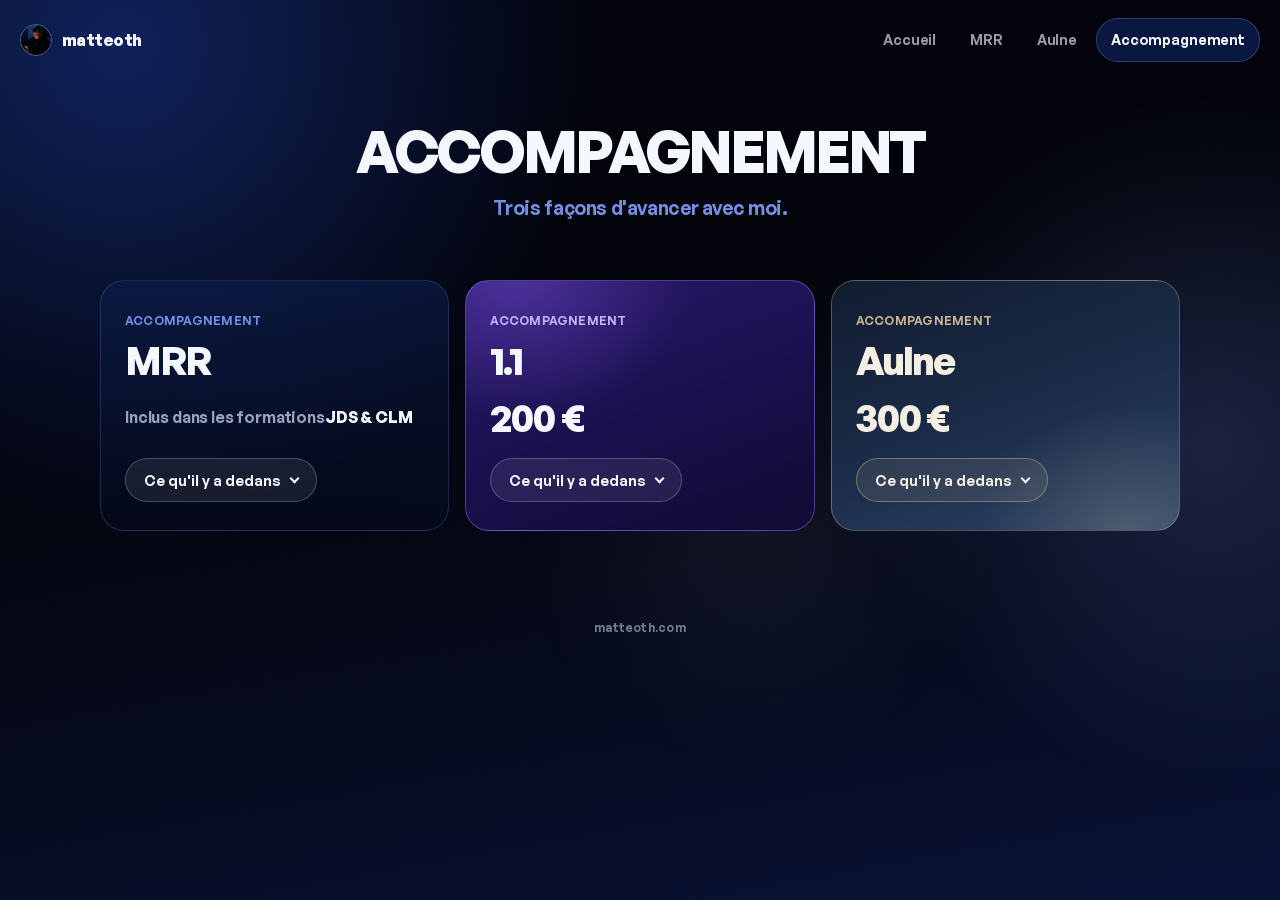
==== accompagnement/index.html @ 536840c4 "Accompagnement : « En savoir plus » devient « Ce qu'il y a dedans » Demande de Matteo. Le bouton des" ====
<!DOCTYPE html>
<html lang="fr">
<head>
  <meta charset="UTF-8" />
  <!-- Le zoom reste AUTORISÉ : couper le pincement prive de la page ceux
       qui en ont besoin pour la lire. -->
  <meta name="viewport" content="width=device-width, initial-scale=1, viewport-fit=cover" />

  <title>Accompagnement — Matteo</title>
  <meta name="description" content="Mes accompagnements : MRR (inclus dans JDS et CLM), 1.1 à 200 €, Aulne à 300 €." />
  <link rel="canonical" href="https://matteoth.com/accompagnement" />
  <meta property="og:type" content="website" />
  <meta property="og:url" content="https://matteoth.com/accompagnement" />
  <meta property="og:title" content="Accompagnement — Matteo" />
  <meta property="og:description" content="Mes accompagnements : MRR (inclus dans JDS et CLM), 1.1 à 200 €, Aulne à 300 €." />
  <meta property="og:locale" content="fr_FR" />

  <!-- Tous dérivés d'une seule photo par scripts/marque.py. -->
  <link rel="icon" type="image/png" sizes="32x32" href="/assets/favicon-32.png?v=3" />
  <link rel="icon" type="image/png" sizes="192x192" href="/assets/favicon-192.png?v=3" />
  <!-- Safari demande /apple-touch-icon.png à la racine sans lire ce HTML :
       le fichier ne peut pas déménager. -->
  <link rel="apple-touch-icon" sizes="180x180" href="/apple-touch-icon.png?v=3" />
  <meta name="theme-color" content="#040817" />

  <!-- Polices servies par le site (voir assets/fonts.css). Le crossorigin
       n'est pas décoratif : sans lui le préchargement est refait. -->
  <link rel="preload" href="/assets/fonts/general-sans-700.woff2" as="font" type="font/woff2" crossorigin />
  <link rel="preload" href="/assets/fonts/satoshi-400.woff2" as="font" type="font/woff2" crossorigin />
  <link rel="stylesheet" href="/assets/fonts.css" />
  <link rel="stylesheet" href="/assets/site.css?v=22" />
</head>

<body>
  <div class="halo vif" aria-hidden="true"></div>
  <div class="halo clair" aria-hidden="true"></div>
  <div class="halo blanc" aria-hidden="true"></div>
  <div class="grain" aria-hidden="true"></div>

  <header class="entete">
    <a class="marque" href="/"><img src="/assets/profil.jpg?v=3" alt="" width="32" height="32" />matteoth</a>
    <nav class="barre" aria-label="Navigation">
      <a href="/">Accueil</a>
      <a href="/mrr">MRR</a>
      <a href="/aulne">Aulne</a>
      <a href="/accompagnement" aria-current="page">Accompagnement</a>
    </nav>
  </header>

  <main class="contenu">
    <header class="ouverture">
      <h1 class="titre">Accompa&shy;gnement</h1>
      <p class="accroche">Trois façons d'avancer avec moi.</p>
    </header>

    <!-- LES TROIS ACCOMPAGNEMENTS, nommés et chiffrés par Matteo (MRR inclus
         dans les formations, 1.1 à 200 €, Aulne à 300 €). Leur contenu se
         liste avec lui dans « En savoir plus » : d'ici là le menu dit « La
         liste arrive » plutôt que d'inventer une durée ou un nombre d'appels.
         « 1.1 » est écrit tel qu'il l'a donné. Aulne prend le sable de sa
         charte, comme sur l'accueil ; 1.1 est en violet profond : trois fonds,
         trois accompagnements qu'on ne confond pas. -->
    <section class="accomps" aria-label="Les accompagnements">
      <article class="accomp">
        <span class="accomp-tag">Accompagnement</span>
        <h2>MRR</h2>
        <!-- Consigne de Matteo : l'accompagnement MRR ne s'achète pas à part,
             il est inclus dans JDS et CLM — c'est son « prix ». -->
        <p class="accomp-prix petit">Inclus dans les formations <strong>JDS &amp; CLM</strong></p>
        <!-- Le menu qui se déroule : un <details> natif, qui s'ouvre au
             clavier et se lit au lecteur d'écran sans une ligne de script. La
             liste se remplit avec Matteo ; d'ici là, elle le dit. -->
        <details class="accomp-plus">
          <summary>Ce qu'il y a dedans</summary>
          <div class="accomp-dedans">
            <ul class="accomp-liste">
              <li class="a-venir">La liste arrive.</li>
            </ul>
            <a class="accomp-lien" href="/mrr">Voir les formations <span aria-hidden="true">&rarr;</span></a>
          </div>
        </details>
      </article>
      <article class="accomp un-un">
        <span class="accomp-tag">Accompagnement</span>
        <h2>1.1</h2>
        <p class="accomp-prix">200&nbsp;€</p>
        <!-- Le menu qui se déroule : un <details> natif, qui s'ouvre au
             clavier et se lit au lecteur d'écran sans une ligne de script. La
             liste se remplit avec Matteo ; d'ici là, elle le dit. -->
        <details class="accomp-plus">
          <summary>Ce qu'il y a dedans</summary>
          <div class="accomp-dedans">
            <ul class="accomp-liste">
              <li class="a-venir">La liste arrive.</li>
            </ul>
          </div>
        </details>
      </article>
      <article class="accomp aulne">
        <span class="accomp-tag">Accompagnement</span>
        <h2>Aulne</h2>
        <p class="accomp-prix">300&nbsp;€</p>
        <!-- Le menu qui se déroule : un <details> natif, qui s'ouvre au
             clavier et se lit au lecteur d'écran sans une ligne de script. La
             liste se remplit avec Matteo ; d'ici là, elle le dit. -->
        <details class="accomp-plus">
          <summary>Ce qu'il y a dedans</summary>
          <div class="accomp-dedans">
            <ul class="accomp-liste">
              <li class="a-venir">La liste arrive.</li>
            </ul>
          </div>
        </details>
      </article>
    </section>

    <p class="fin">matteoth.com</p>
  </main>
</body>
</html>
---- assets/fonts.css ----
/* Polices servies par le site lui-même, et non par le CDN de l'éditeur.
   Deux raisons, dans cet ordre. La page annonce dans ses mentions qu'elle ne
   dépose rien et n'appelle personne : un appel à un CDN de polices transmet
   malgré tout l'adresse IP du visiteur à un tiers, et contredit la phrase.
   Et une page de vente qui attend un tiers pour afficher son titre perd son
   titre exactement quand le tiers est lent.

   Refaire ce fichier après un changement de graisse :
   voir le README, section « Les polices ».
   Fontshare (Indian Type Foundry) — licence libre d'usage commercial,
   hébergement par ses propres moyens autorisé. */

@font-face {
  font-family: "General Sans";
  src: url("/assets/fonts/general-sans-600.woff2") format("woff2");
  font-weight: 600;
  font-style: normal;
  font-display: swap;
}

@font-face {
  font-family: "General Sans";
  src: url("/assets/fonts/general-sans-700.woff2") format("woff2");
  font-weight: 700;
  font-style: normal;
  font-display: swap;
}

@font-face {
  font-family: "Satoshi";
  src: url("/assets/fonts/satoshi-400.woff2") format("woff2");
  font-weight: 400;
  font-style: normal;
  font-display: swap;
}

@font-face {
  font-family: "Satoshi";
  src: url("/assets/fonts/satoshi-500.woff2") format("woff2");
  font-weight: 500;
  font-style: normal;
  font-display: swap;
}
---- assets/site.css ----
/* Feuille de style de matteoth.com, COMMUNE à l'accueil et à /mrr.
 *
 * Même exigence que la page Aulne — fond qui vit, titres gras et serrés,
 * très peu de texte — mais dans la DA du site : noir et bleu, General Sans
 * pour les titres, Satoshi pour le texte. La page Aulne porte sa propre
 * charte, dans aulne/aulne.css, et n'utilise pas ce fichier.
 */

*, *::before, *::after { margin: 0; padding: 0; box-sizing: border-box; }

:root {
  --bg: #02030a;          /* noir à peine bleuté, contre le banding */
  --nuit: #050a1c;        /* le bas du dégradé, avant le bleu */
  --ink: #f5f7ff;         /* 19,9:1 */
  --ink-soft: #9aa3bd;    /*  8,2:1 */
  --ink-faint: #757d95;   /*  5,0:1 — le plancher de la page */
  --bleu-nuit: #0d1e4d;   /* le bleu de la marque : aplats seulement,
                             il pèse 1,28:1 sur le fond */
  --bleu: #163183;
  --bleu-vif: #224cc9;    /* la lumière */
  --bleu-clair: #7390e7;  /*  6,7:1 */
  --bleu-pale: #b0c1f2;   /* 11,5:1 */
  --ease: cubic-bezier(0.2, 0.7, 0.1, 1);
}

/* Le fond du DOCUMENT, et pas seulement celui du body : c'est lui que
   Safari montre quand on tire la page au-delà de son bord (le geste
   « actualiser »). Sans couleur ici, le dégradé du body se répétait et
   laissait paraître une bande claire au-dessus de l'en-tête. Le bleu nuit
   du haut de la page, pour que le débord le prolonge. */
html { -webkit-text-size-adjust: 100%; background-color: #040817; }
/* Jamais de fond uni : le noir descend vers le bleu nuit. */
body {
  min-height: 100svh;
  background: linear-gradient(170deg, var(--bg) 0%, var(--bg) 35%, var(--nuit) 70%, #081236 100%);
  color: var(--ink);
  font-family: "Satoshi", system-ui, -apple-system, sans-serif;
  line-height: 1.55;
  -webkit-font-smoothing: antialiased;
  position: relative;
  overflow-x: hidden;
}

/* ============================================================
   FONDS — halos qui dérivent, grain
   ============================================================ */

/* Halos flous qui bougent lentement, comme sur Aulne, en bleus seulement.
   Le flou est dans le dégradé lui-même et non dans un filter : sur une
   grande surface, le téléphone découpe un filter en tuiles et laisse une
   arête droite à l'écran. */
.halo { position: fixed; border-radius: 50%; pointer-events: none; }
.halo.vif   { width: 75vmax; height: 75vmax; left: -28vmax; top: -34vmax;
  background: radial-gradient(closest-side, rgba(34, 76, 201, 0.42), transparent); animation: derive 24s ease-in-out infinite alternate; }
.halo.clair { width: 55vmax; height: 55vmax; right: -22vmax; top: 10vh;
  background: radial-gradient(closest-side, rgba(115, 144, 231, 0.20), transparent); animation: derive 28s ease-in-out infinite alternate-reverse; }
.halo.blanc { width: 38vmax; height: 38vmax; left: 40%; top: 32%;
  background: radial-gradient(closest-side, rgba(245, 247, 255, 0.05), transparent); animation: derive 32s ease-in-out infinite alternate; }
@keyframes derive { to { transform: translate(6vmax, 4vmax) scale(1.08); } }

/* Grain : sans lui, les dégradés se découpent en paliers. */
.grain {
  position: fixed; inset: 0; pointer-events: none;
  opacity: 0.08; mix-blend-mode: overlay;
  background-image: url("data:image/svg+xml,%3Csvg xmlns='http://www.w3.org/2000/svg' width='160' height='160'%3E%3Cfilter id='n'%3E%3CfeTurbulence type='fractalNoise' baseFrequency='0.85' numOctaves='4' stitchTiles='stitch'/%3E%3C/filter%3E%3Crect width='100%25' height='100%25' filter='url(%23n)'/%3E%3C/svg%3E");
}

/* ============================================================
   EN-TÊTE — la marque à gauche, la barre à droite (comme sur Aulne)
   ============================================================ */
.entete {
  position: relative; z-index: 2;
  display: flex; align-items: center; justify-content: space-between; gap: 12px; flex-wrap: wrap;
  padding: max(18px, env(safe-area-inset-top)) max(20px, env(safe-area-inset-right)) 0 max(20px, env(safe-area-inset-left));
}
.marque {
  display: inline-flex; align-items: center; gap: 10px; min-height: 44px;
  font-family: "General Sans", sans-serif; font-weight: 700; font-size: 1.05rem; letter-spacing: -0.03em;
  color: var(--ink); text-decoration: none;
}
.marque img {
  width: 32px; height: 32px; border-radius: 50%; object-fit: cover;
  border: 1px solid rgba(176, 193, 242, 0.45);
}

.barre { display: flex; gap: 4px; flex-wrap: wrap; }
/* 44 px de haut : un onglet se rate au pouce comme un bouton. */
.barre a {
  display: inline-flex; align-items: center; min-height: 44px;
  padding: 10px 14px; border-radius: 999px;
  font-family: "General Sans", sans-serif; font-weight: 600; font-size: 0.88rem; letter-spacing: -0.01em;
  color: rgba(245, 247, 255, 0.62); text-decoration: none;
  border: 1px solid transparent;
  transition: color 0.2s var(--ease), background 0.2s var(--ease);
}
.barre a:hover { color: var(--ink); }
/* aria-current : la page ouverte ne se signale pas qu'en couleur. */
.barre a[aria-current="page"] {
  color: var(--ink); background: rgba(22, 49, 131, 0.45);
  border-color: rgba(115, 144, 231, 0.32);
}

/* ============================================================
   TITRES — General Sans en capitales, très gras, serré
   ============================================================ */
/* Le reflet reste dans les blancs et les bleus clairs : le titre ne passe
   jamais par une teinte illisible sur le noir. */
.titre {
  font-family: "General Sans", system-ui, sans-serif; font-weight: 700;
  text-transform: uppercase; letter-spacing: -0.055em; line-height: 0.92;
  text-wrap: balance;
  background: linear-gradient(100deg, var(--ink) 0%, var(--ink) 36%, var(--bleu-pale) 50%, var(--ink) 64%, var(--ink) 100%);
  background-size: 250% auto;
  -webkit-background-clip: text; background-clip: text; color: transparent; -webkit-text-fill-color: transparent;
  animation: reflet 7s linear infinite, monte 1.1s var(--ease) both;
}
.accroche {
  margin-top: 16px;
  font-family: "General Sans", sans-serif; font-weight: 600;
  font-size: clamp(1rem, 1.8vw, 1.2rem); letter-spacing: -0.02em;
  color: var(--bleu-clair);
  animation: monte 1.1s var(--ease) 0.12s both;
}

/* ============================================================
   ACCUEIL — un écran
   ============================================================ */
/* L'en-tête de l'accueil : la barre, puis la photo et le titre. Il ne prend
   plus tout l'écran — les deux business suivent directement dessous. */
.premier-ecran { position: relative; }
.premier-ecran main {
  position: relative; z-index: 1;
  display: flex; flex-direction: column; align-items: center; text-align: center;
  padding: clamp(40px, 8vh, 80px) 20px 0;
}
.profil {
  width: clamp(76px, 18vw, 104px); height: auto; aspect-ratio: 1;
  border-radius: 50%; object-fit: cover;
  /* Liseré et lueur bleus : la photo est dans la même lumière que les halos. */
  border: 1px solid rgba(176, 193, 242, 0.5);
  box-shadow: 0 0 0 6px rgba(13, 30, 77, 0.6), 0 14px 50px rgba(34, 76, 201, 0.55);
  animation: monte 1.1s var(--ease) both;
}
/* Tailles ramenées de moitié à la demande de Thomas : à 8,5 rem, le titre
   écrasait la page au lieu de la tenir. */
.premier-ecran .titre { margin-top: 24px; font-size: clamp(2rem, 6vw, 4.25rem); }
/* Le point bat doucement : seul signe que la page est « en cours ». Hors du
   reflet, en bleu clair plein. */
.titre .point { color: var(--bleu-clair); -webkit-text-fill-color: var(--bleu-clair); animation: bat 2.4s ease-in-out infinite; }

/* ============================================================
   MRR — l'ouverture, puis les trois formations
   ============================================================ */
.contenu { position: relative; z-index: 1; max-width: 1120px; margin: 0 auto; padding: 0 20px; }
.ouverture { padding: clamp(40px, 7vh, 72px) 0 0; text-align: center; }
.ouverture .titre { font-size: clamp(1.9rem, 5vw, 3.6rem); }

/* Trois formations côte à côte, l'une sous l'autre au téléphone — jamais
   trois colonnes écrasées. */
.formations {
  display: grid; grid-template-columns: repeat(3, minmax(0, 1fr)); gap: 16px;
  margin-top: clamp(40px, 6vw, 64px);
  animation: monte 1.1s var(--ease) 0.24s both;
}
/* La carte N'EST PAS un lien : JDS et CLM ont deux destinations (une fois,
   deux fois), et deux destinations ne tiennent pas dans un lien. Le bouton
   principal prend toute la largeur : la cible reste large au pouce.
   Le liseré est un dégradé (padding + fond), pas une ombre : plus lumineux
   en haut, comme si la lumière venait des halos. */
.formation {
  position: relative; border-radius: 26px; padding: 1px;
  background: linear-gradient(160deg, rgba(176, 193, 242, 0.45), rgba(115, 144, 231, 0.08) 45%, rgba(34, 76, 201, 0.35));
}
.formation-corps {
  height: 100%; display: flex; flex-direction: column;
  padding: 26px 24px 24px; border-radius: 25px;
  background: linear-gradient(180deg, rgba(10, 20, 52, 0.96), rgba(4, 8, 22, 0.96));
}
.formation .budget {
  align-self: flex-start;
  padding: 7px 12px; border-radius: 999px;
  font-family: "General Sans", sans-serif; font-weight: 600; font-size: 12px; letter-spacing: 0.01em;
  color: var(--bleu-pale); background: rgba(22, 49, 131, 0.5);
  border: 1px solid rgba(115, 144, 231, 0.25);
}
.formation h2 {
  margin-top: 18px;
  font-family: "General Sans", sans-serif; font-weight: 700;
  font-size: clamp(1.8rem, 2.6vw, 2.2rem); letter-spacing: -0.05em; line-height: 0.95;
}
/* flex: 1 pousse le prix et les boutons en bas : une description d'une
   ligne de plus ne décale pas le prix d'une carte par rapport aux autres. */
.formation .quoi { flex: 1; margin-top: 12px; font-size: 0.95rem; color: var(--ink-soft); }
.formation .prix {
  margin-top: 26px;
  font-family: "General Sans", sans-serif; font-weight: 700;
  font-size: clamp(2rem, 3vw, 2.5rem); letter-spacing: -0.05em; line-height: 0.95;
}

/* La rangée du paiement en deux fois existe sur TOUTES les cartes, même
   celle qui n'en a pas : sans elle, le bouton de CFS remonterait de 44 px
   par rapport aux deux autres. */
.deux-fois { min-height: 44px; margin-top: 14px; display: flex; align-items: center; }
.deux-fois a {
  display: inline-flex; align-items: center; min-height: 44px; padding: 0 16px;
  border-radius: 999px; text-decoration: none;
  font-family: "General Sans", sans-serif; font-weight: 600; font-size: 0.88rem; letter-spacing: -0.01em;
  color: var(--bleu-pale);
  border: 1px solid rgba(115, 144, 231, 0.32);
  background: rgba(22, 49, 131, 0.25);
}
.deux-fois a:hover { color: var(--ink); background: rgba(22, 49, 131, 0.5); }
.deux-fois span { font-size: 0.88rem; color: var(--ink-faint); }

.acheter {
  display: flex; align-items: center; justify-content: center; gap: 8px;
  min-height: 54px; margin-top: 12px; padding: 14px 20px; border-radius: 999px;
  font-family: "General Sans", sans-serif; font-weight: 700; font-size: 1rem; letter-spacing: -0.02em;
  color: #fff; text-decoration: none;
  background: linear-gradient(180deg, var(--bleu-vif), var(--bleu) 55%, var(--bleu-nuit));
  border: 1px solid rgba(176, 193, 242, 0.45);
  box-shadow: 0 12px 34px -10px rgba(34, 76, 201, 0.8), inset 0 1px 0 rgba(255, 255, 255, 0.18);
  transition: transform 0.25s var(--ease), box-shadow 0.25s var(--ease);
}
.acheter:hover { transform: translateY(-1px); box-shadow: 0 16px 40px -10px rgba(34, 76, 201, 0.95), inset 0 1px 0 rgba(255, 255, 255, 0.18); }

.fin { padding: 88px 0 48px; text-align: center; font-family: "General Sans", sans-serif; font-weight: 600; font-size: 12px; letter-spacing: 0.02em; color: var(--ink-faint); }

/* ============================================================
   ACCUEIL — LE BUSINESS : le MRR, en trois étapes
   ============================================================
   SIMPLE, À DESSEIN. Deux versions illustrées — au trait, puis une scène
   en relief avec parallaxe — ont été jugées chargées. Il reste le titre,
   trois étapes numérotées, une ligne de faits et un bouton. */
.business { position: relative; z-index: 1; max-width: 1000px; margin: 0 auto; padding: clamp(56px, 8vh, 88px) 20px 0; text-align: center; }
.surtitre {
  font-family: "General Sans", sans-serif; font-weight: 600; font-size: 12px; letter-spacing: 0.02em;
  text-transform: uppercase; color: var(--bleu-clair);
}
.business .titre { margin-top: 12px; font-size: clamp(1.9rem, 5vw, 3.4rem); }
.business .accroche { max-width: 34ch; margin-left: auto; margin-right: auto; }

.etapes { display: grid; grid-template-columns: repeat(3, minmax(0, 1fr)); gap: 16px; margin-top: 44px; list-style: none; text-align: left; }
.etape {
  padding: 24px 22px 26px; border-radius: 22px;
  background: linear-gradient(180deg, rgba(13, 30, 77, 0.55), rgba(5, 10, 28, 0.55));
  border: 1px solid rgba(115, 144, 231, 0.18);
}
.etape .num {
  display: block;
  font-family: "General Sans", sans-serif; font-weight: 700; font-size: 2.6rem; line-height: 1; letter-spacing: -0.05em;
  color: var(--bleu-clair);
}
.etape h3 { margin-top: 14px; font-family: "General Sans", sans-serif; font-weight: 700; font-size: 1.15rem; letter-spacing: -0.03em; line-height: 1.2; }
.etape p { margin-top: 6px; font-size: 0.95rem; color: var(--ink-soft); }

.en-ligne { margin: 28px auto 0; max-width: 62ch; font-size: 0.95rem; color: var(--ink-soft); }

.business .suite { margin-top: 32px; }
.business .suite .acheter { display: inline-flex; padding: 14px 26px; }

@media (max-width: 860px) {
  .etapes { grid-template-columns: minmax(0, 1fr); max-width: 460px; margin-left: auto; margin-right: auto; }
}

/* ============================================================
   ACCUEIL — AULNE, business 02, DANS LA DA D'AULNE
   ============================================================
   Une marque à part entière avec sa charte : sa section le montre. Fond
   nuit → marine → indigo, halos sable et bleu, Unbounded très gras et
   serré, Figtree, texte crème, accroche sable — les règles validées de
   la page /aulne. Les polices sont celles qu'elle sert déjà. */
@font-face {
  font-family: "Unbounded";
  src: url("/aulne/fonts/unbounded-latin-wght-normal.woff2") format("woff2");
  font-weight: 200 900; font-style: normal; font-display: swap;
}
@font-face {
  font-family: "Figtree";
  src: url("/aulne/fonts/figtree-latin-wght-normal.woff2") format("woff2");
  font-weight: 300 900; font-style: normal; font-display: swap;
}
.aulne-section {
  position: relative; z-index: 1; overflow: hidden; margin-top: clamp(72px, 10vh, 112px);
  padding: clamp(64px, 10vh, 104px) 20px clamp(32px, 5vh, 48px);
  color: #f4eee3; font-family: "Figtree", "Helvetica Neue", Arial, sans-serif; font-weight: 700;
  /* Le fond n'est jamais uni ; les deux halos sont dans le même dégradé. */
  background:
    radial-gradient(50% 60% at 12% 10%, rgba(62, 92, 138, 0.55), transparent 70%),
    radial-gradient(45% 55% at 90% 95%, rgba(201, 182, 148, 0.22), transparent 70%),
    linear-gradient(160deg, #111c30 0%, #1c2d4a 55%, #2c4468 100%);
}
.aulne-pied { margin-top: clamp(64px, 10vh, 96px); text-align: center; font-size: 12px; letter-spacing: 0.02em; color: rgba(244, 238, 227, 0.5); }
.aulne-int { max-width: 860px; margin: 0 auto; text-align: center; }
.aulne-surtitre { display: block; font-size: 12px; letter-spacing: 0.02em; text-transform: uppercase; color: #c9b694; }
/* Le logo de la charte, jamais recomposé : seulement coloré en crème. */
.aulne-logo { display: inline-flex; align-items: center; gap: 0.32em; margin-top: 18px; font-size: 34px; line-height: 1; color: #f4eee3; }
.aulne-logo svg { display: block; fill: currentColor; }
.aulne-logo svg.e { height: 1em; width: auto; }
.aulne-logo svg.w { height: 0.58em; width: auto; margin-top: 0.02em; }
.aulne-titre {
  margin-top: 26px;
  font-family: "Unbounded", "Arial Black", sans-serif; font-weight: 900;
  text-transform: uppercase; letter-spacing: -0.06em; line-height: 0.95;
  font-size: clamp(2rem, 6.4vw, 4.4rem);
}
.aulne-accroche { margin-top: 14px; color: #c9b694; font-size: clamp(1.05rem, 2.2vw, 1.4rem); letter-spacing: -0.01em; }
.aulne-texte { max-width: 46ch; margin: 18px auto 0; font-weight: 500; font-size: 1rem; line-height: 1.55; color: rgba(244, 238, 227, 0.75); }
.aulne-pastilles { display: flex; flex-wrap: wrap; justify-content: center; gap: 10px; margin-top: 28px; list-style: none; }
.aulne-pastilles li {
  padding: 10px 18px; border-radius: 999px; font-size: 0.92rem; letter-spacing: 0.02em;
  border: 1px solid rgba(244, 238, 227, 0.22); background: rgba(244, 238, 227, 0.06);
}
.aulne-bouton {
  display: inline-flex; align-items: center; gap: 8px; min-height: 52px; margin-top: 34px; padding: 0 26px;
  border-radius: 999px; text-decoration: none; font-size: 1rem; letter-spacing: 0.01em;
  color: #1c2d4a; background: #c9b694;
  transition: transform 0.25s var(--ease), background 0.25s var(--ease);
}
.aulne-bouton:hover { transform: translateY(-1px); background: #d6c6a8; }
@media (prefers-reduced-motion: reduce) { .aulne-bouton { transition: none; } }

/* « Accompagnement offert » : une pastille sous le titre de /mrr et avant
   le bouton de l'accueil, puis une ligne sur chaque carte. Bleu clair et
   non vert « promo » : c'est une partie de l'offre, pas une réduction. */
.cadeau {
  display: inline-flex; align-items: center; gap: 9px; margin-top: 20px; padding: 8px 16px 8px 8px;
  border-radius: 999px; font-family: "General Sans", sans-serif; font-weight: 600; font-size: 0.92rem; letter-spacing: -0.01em;
  color: var(--ink); background: rgba(22, 49, 131, 0.45); border: 1px solid rgba(115, 144, 231, 0.35);
}
.cadeau-ico {
  width: 24px; height: 24px; border-radius: 50%; display: grid; place-items: center;
  font-weight: 700; font-size: 1rem; line-height: 1; color: #fff;
  background: linear-gradient(180deg, var(--bleu-vif), var(--bleu));
}
.business .cadeau { margin-top: 28px; }
.business .cadeau + .suite { margin-top: 20px; }
.formation .offert.vide { visibility: hidden; }
.formation .offert { margin-top: 8px; font-family: "General Sans", sans-serif; font-weight: 600; font-size: 0.9rem; color: var(--bleu-clair); }

/* ============================================================
   ACCOMPAGNEMENT — les trois accompagnements, contenu à venir
   ============================================================ */
/* align-items: start : une carte qui se déroule ne doit pas étirer ses
   voisines restées fermées. */
.accomps { display: grid; grid-template-columns: repeat(3, minmax(0, 1fr)); align-items: start; gap: 16px; margin-top: clamp(36px, 5vw, 56px); }
.accomp {
  border-radius: 24px; padding: 26px 24px 28px;
  background: linear-gradient(180deg, rgba(13, 30, 77, 0.6), rgba(5, 10, 28, 0.6));
  border: 1px solid rgba(115, 144, 231, 0.22);
}
.accomp-tag { font-family: "General Sans", sans-serif; font-weight: 600; font-size: 12px; text-transform: uppercase; letter-spacing: 0.02em; color: var(--bleu-clair); }
.accomp h2 { margin-top: 10px; font-family: "General Sans", sans-serif; font-weight: 700; font-size: clamp(1.9rem, 3vw, 2.4rem); letter-spacing: -0.05em; line-height: 0.95; }
.accomp-bientot {
  display: inline-block; margin-top: 18px; padding: 7px 13px; border-radius: 999px;
  font-family: "General Sans", sans-serif; font-weight: 600; font-size: 0.85rem; color: var(--bleu-pale);
  background: rgba(22, 49, 131, 0.4); border: 1px solid rgba(115, 144, 231, 0.25);
}
/* Trois fonds différents : MRR garde le bleu nuit du site, 1.1 passe en
   violet profond, Aulne prend le marine de sa charte. */
/* 1.1 en violet profond, choisi par Matteo : le bleu vif d'abord essayé
   jurait avec le reste de la page. Le violet reste dans les tons froids
   du site et ne se confond ni avec MRR ni avec Aulne. */
.accomp.un-un {
  background:
    radial-gradient(70% 80% at 15% 0%, rgba(139, 92, 246, 0.35), transparent 70%),
    linear-gradient(160deg, #2a1a6b 0%, #1b1050 50%, #120a33 100%);
  border-color: rgba(167, 139, 250, 0.4);
}
.accomp.un-un .accomp-tag { color: #c4b5fd; }
.accomp.un-un .accomp-bientot { color: #ede9fe; background: rgba(139, 92, 246, 0.35); border-color: rgba(196, 181, 253, 0.4); }
.accomp-inclus { margin-top: 16px; font-size: 0.98rem; color: var(--ink-soft); }
.accomp-inclus strong { font-family: "General Sans", sans-serif; font-weight: 700; color: var(--ink); }
.accomp-lien {
  display: inline-flex; align-items: center; gap: 8px; min-height: 44px; margin-top: 14px; padding: 0 18px;
  border-radius: 999px; text-decoration: none;
  font-family: "General Sans", sans-serif; font-weight: 600; font-size: 0.9rem; color: #fff;
  background: linear-gradient(180deg, var(--bleu-vif), var(--bleu) 55%, var(--bleu-nuit));
  border: 1px solid rgba(176, 193, 242, 0.4);
}
.accomp-lien:hover { filter: brightness(1.1); }
.accomp-prix {
  margin-top: 16px; font-family: "General Sans", sans-serif; font-weight: 700;
  font-size: clamp(2rem, 3vw, 2.4rem); letter-spacing: -0.05em; line-height: 1;
}
/* La case du prix a la même hauteur sur les trois cartes — celle de deux
   lignes de texte, plus haute qu'un prix en gros. Sans elle, la carte MRR
   (une phrase et non un montant) n'avait pas la taille des deux autres, et
   dès que sa phrase passait sur deux lignes, l'écart changeait de sens. */
.accomp-prix { display: flex; align-items: center; min-height: 2.9rem; }
.accomp-prix.petit { font-size: 1rem; font-weight: 500; letter-spacing: -0.01em; line-height: 1.4; color: var(--ink-soft); }
.accomp-prix.petit strong { font-weight: 700; color: var(--ink); }

/* « Ce qu'il y a dedans » : le résumé est un vrai bouton de 44 px, et son
   chevron tourne quand le menu est ouvert. */
.accomp-plus { margin-top: 18px; }
.accomp-plus summary {
  display: inline-flex; align-items: center; gap: 10px; min-height: 44px; padding: 0 18px;
  border-radius: 999px; cursor: pointer; list-style: none;
  font-family: "General Sans", sans-serif; font-weight: 600; font-size: 0.9rem; color: var(--ink);
  background: rgba(245, 247, 255, 0.08); border: 1px solid rgba(245, 247, 255, 0.22);
}
.accomp-plus summary::-webkit-details-marker { display: none; }
.accomp-plus summary::after {
  content: ""; width: 7px; height: 7px; margin-top: -3px;
  border-right: 2px solid currentColor; border-bottom: 2px solid currentColor; transform: rotate(45deg);
  transition: transform 0.2s var(--ease);
}
.accomp-plus[open] summary::after { transform: rotate(-135deg); margin-top: 3px; }
.accomp-dedans { margin-top: 16px; padding-top: 16px; border-top: 1px solid rgba(245, 247, 255, 0.14); }
.accomp-liste { margin-top: 10px; list-style: none; display: grid; gap: 8px; }
.accomp-liste li { position: relative; padding-left: 18px; font-size: 0.95rem; }
.accomp-liste li::before { content: ""; position: absolute; left: 0; top: 0.6em; width: 7px; height: 7px; border-radius: 50%; background: var(--bleu-clair); }
.accomp-liste li.a-venir { padding-left: 0; color: var(--ink-faint); font-style: italic; }
.accomp-liste li.a-venir::before { display: none; }
.accomp.un-un .accomp-liste li::before { background: #c4b5fd; }
.accomp.aulne .accomp-liste li::before { background: #c9b694; }
.accomp.aulne .accomp-plus summary { color: #f4eee3; border-color: rgba(201, 182, 148, 0.45); background: rgba(201, 182, 148, 0.12); }
.accomp.aulne .accomp-prix { color: #f4eee3; }
.accomp-dedans .accomp-lien { margin-top: 16px; }
.accomp.aulne {
  background:
    radial-gradient(60% 70% at 85% 100%, rgba(201, 182, 148, 0.22), transparent 70%),
    linear-gradient(160deg, #111c30 0%, #1c2d4a 55%, #2c4468 100%);
  border-color: rgba(201, 182, 148, 0.35);
}
.accomp.aulne .accomp-tag { color: #c9b694; }
.accomp.aulne h2 { color: #f4eee3; }
.accomp.aulne .accomp-bientot { color: #1c2d4a; background: #c9b694; border-color: transparent; }
@media (max-width: 860px) {
  .accomps { grid-template-columns: minmax(0, 1fr); max-width: 460px; margin-left: auto; margin-right: auto; }
}

@media (max-width: 860px) {
  .formations { grid-template-columns: minmax(0, 1fr); max-width: 460px; margin-left: auto; margin-right: auto; }
}
@media (max-width: 520px) {
  .marque { font-size: 0.98rem; }
  .barre a { padding: 10px 11px; font-size: 0.84rem; }
}

@keyframes reflet { to { background-position: -250% center; } }
@keyframes monte { from { opacity: 0; transform: translateY(14px); } }
@keyframes bat { 50% { opacity: 0.25; } }

@media (prefers-reduced-motion: reduce) {
  .halo, .titre, .titre .point, .accroche, .profil, .formations { animation: none; }
  .acheter, .barre a { transition: none; }
}
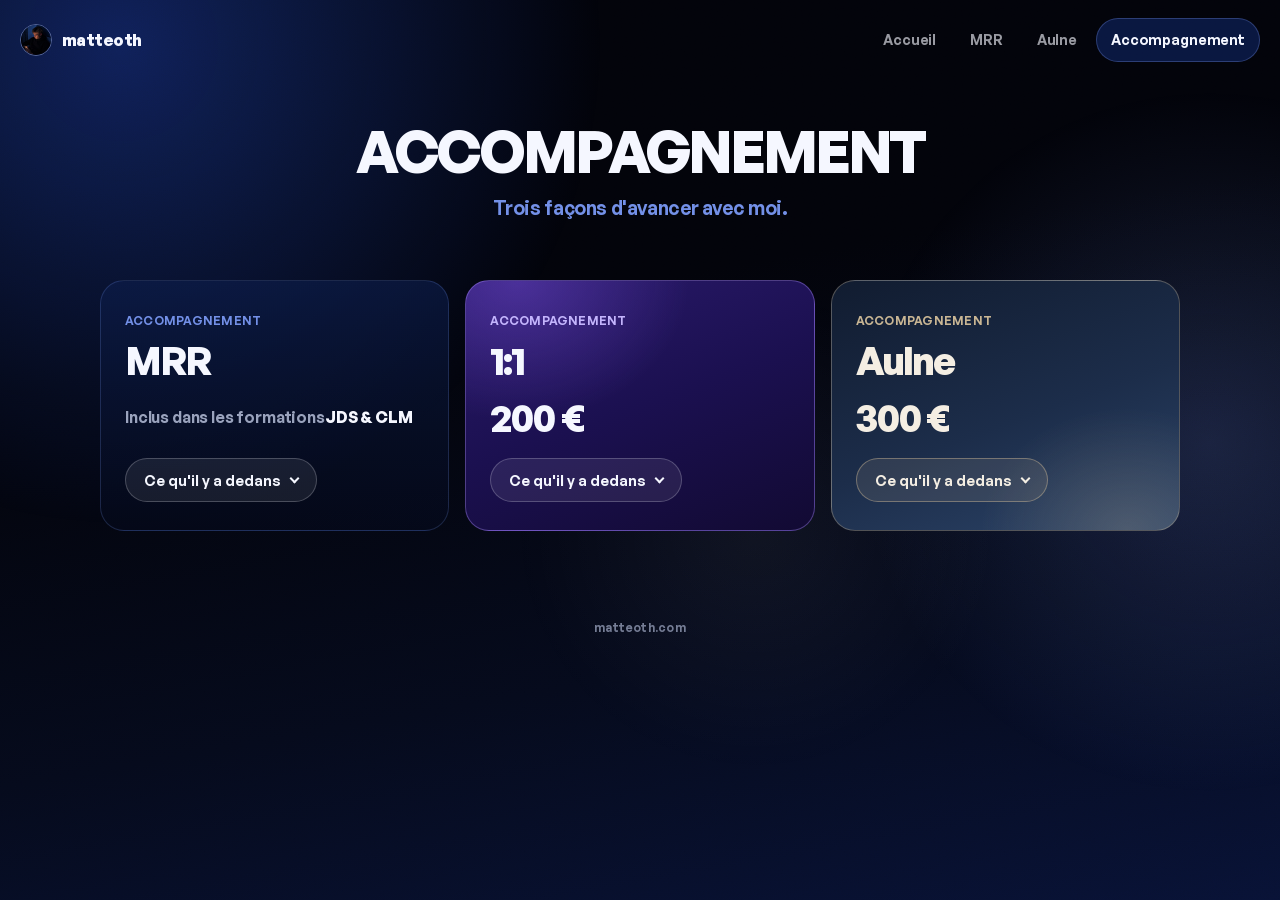
==== commit 7df37a44: "Accompagnement : la liste du 1:1 Texte de Matteo, mis en liste dans « Ce qu'il y a dedans » : - un a" ====
--- a/accompagnement/index.html
+++ b/accompagnement/index.html
@@ -7,12 +7,12 @@
   <meta name="viewport" content="width=device-width, initial-scale=1, viewport-fit=cover" />
 
   <title>Accompagnement — Matteo</title>
-  <meta name="description" content="Mes accompagnements : MRR (inclus dans JDS et CLM), 1.1 à 200 €, Aulne à 300 €." />
+  <meta name="description" content="Mes accompagnements : MRR (inclus dans JDS et CLM), 1:1 à 200 €, Aulne à 300 €." />
   <link rel="canonical" href="https://matteoth.com/accompagnement" />
   <meta property="og:type" content="website" />
   <meta property="og:url" content="https://matteoth.com/accompagnement" />
   <meta property="og:title" content="Accompagnement — Matteo" />
-  <meta property="og:description" content="Mes accompagnements : MRR (inclus dans JDS et CLM), 1.1 à 200 €, Aulne à 300 €." />
+  <meta property="og:description" content="Mes accompagnements : MRR (inclus dans JDS et CLM), 1:1 à 200 €, Aulne à 300 €." />
   <meta property="og:locale" content="fr_FR" />
 
   <!-- Tous dérivés d'une seule photo par scripts/marque.py. -->
@@ -54,11 +54,11 @@
     </header>
 
     <!-- LES TROIS ACCOMPAGNEMENTS, nommés et chiffrés par Matteo (MRR inclus
-         dans les formations, 1.1 à 200 €, Aulne à 300 €). Leur contenu se
+         dans les formations, 1:1 à 200 €, Aulne à 300 €). Leur contenu se
          liste avec lui dans « En savoir plus » : d'ici là le menu dit « La
          liste arrive » plutôt que d'inventer une durée ou un nombre d'appels.
-         « 1.1 » est écrit tel qu'il l'a donné. Aulne prend le sable de sa
-         charte, comme sur l'accueil ; 1.1 est en violet profond : trois fonds,
+         « 1:1 » : l'accompagnement en individuel, écrit ainsi par Matteo. Aulne prend le sable de sa
+         charte, comme sur l'accueil ; 1:1 est en violet profond : trois fonds,
          trois accompagnements qu'on ne confond pas. -->
     <section class="accomps" aria-label="Les accompagnements">
       <article class="accomp">
@@ -82,7 +82,7 @@
       </article>
       <article class="accomp un-un">
         <span class="accomp-tag">Accompagnement</span>
-        <h2>1.1</h2>
+        <h2>1:1</h2>
         <p class="accomp-prix">200&nbsp;€</p>
         <!-- Le menu qui se déroule : un <details> natif, qui s'ouvre au
              clavier et se lit au lecteur d'écran sans une ligne de script. La
@@ -91,7 +91,11 @@
           <summary>Ce qu'il y a dedans</summary>
           <div class="accomp-dedans">
             <ul class="accomp-liste">
-              <li class="a-venir">La liste arrive.</li>
+              <li>Un accompagnement détaillé et personnel, entre toi et moi</li>
+              <li>Développer tes compétences, précises ou générales, dans le business en ligne</li>
+              <li>Structurer tes projets</li>
+              <li>Être encadré, avec des plannings clairs</li>
+              <li>Des appels personnalisés ensemble</li>
             </ul>
           </div>
         </details>
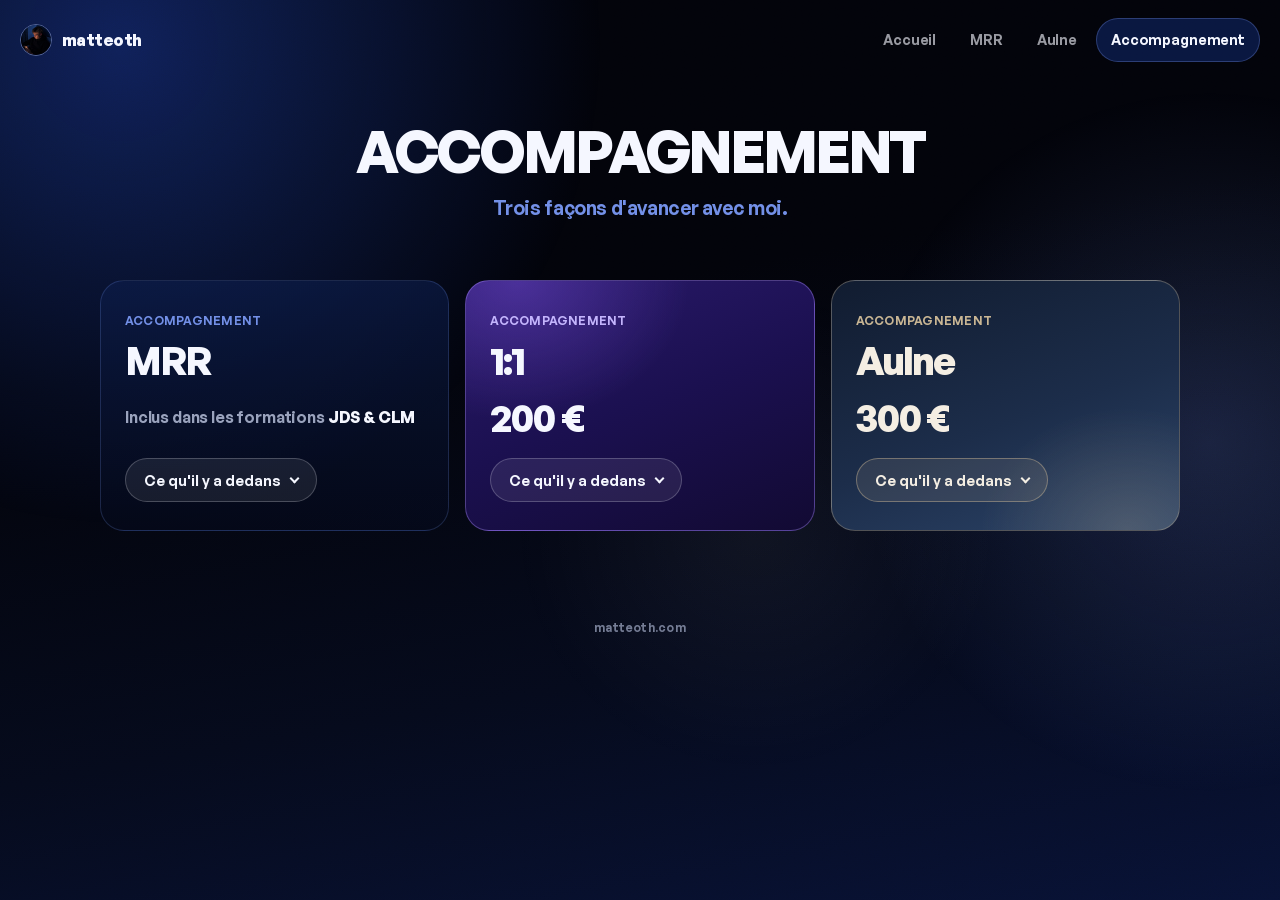
==== commit b08d0121: "Accompagnement : listes du MRR et suite du 1:1 Textes de Matteo, mis en liste dans « Ce qu'il y a de" ====
--- a/accompagnement/index.html
+++ b/accompagnement/index.html
@@ -66,7 +66,9 @@
         <h2>MRR</h2>
         <!-- Consigne de Matteo : l'accompagnement MRR ne s'achète pas à part,
              il est inclus dans JDS et CLM — c'est son « prix ». -->
-        <p class="accomp-prix petit">Inclus dans les formations <strong>JDS &amp; CLM</strong></p>
+        <!-- Le texte est dans un <span> : la case du prix est en flex, et un
+             flex colle le texte à la balise <strong> en mangeant l'espace. -->
+        <p class="accomp-prix petit"><span>Inclus dans les formations <strong>JDS &amp; CLM</strong></span></p>
         <!-- Le menu qui se déroule : un <details> natif, qui s'ouvre au
              clavier et se lit au lecteur d'écran sans une ligne de script. La
              liste se remplit avec Matteo ; d'ici là, elle le dit. -->
@@ -74,7 +76,12 @@
           <summary>Ce qu'il y a dedans</summary>
           <div class="accomp-dedans">
             <ul class="accomp-liste">
-              <li class="a-venir">La liste arrive.</li>
+              <li>Structurer tes comptes TikTok et Instagram, avec le branding</li>
+              <li>Les premières techniques de prospection</li>
+              <li>La création de contenu</li>
+              <li>Le montage vidéo</li>
+              <li>Le closing</li>
+              <li>Objectif : faire tes premiers résultats réguliers</li>
             </ul>
             <a class="accomp-lien" href="/mrr">Voir les formations <span aria-hidden="true">&rarr;</span></a>
           </div>
@@ -96,6 +103,8 @@
               <li>Structurer tes projets</li>
               <li>Être encadré, avec des plannings clairs</li>
               <li>Des appels personnalisés ensemble</li>
+              <li>Avancer dans la création de contenu, le branding, le montage vidéo, la prospection et le closing</li>
+              <li>Objectif : faire des résultats réguliers</li>
             </ul>
           </div>
         </details>
